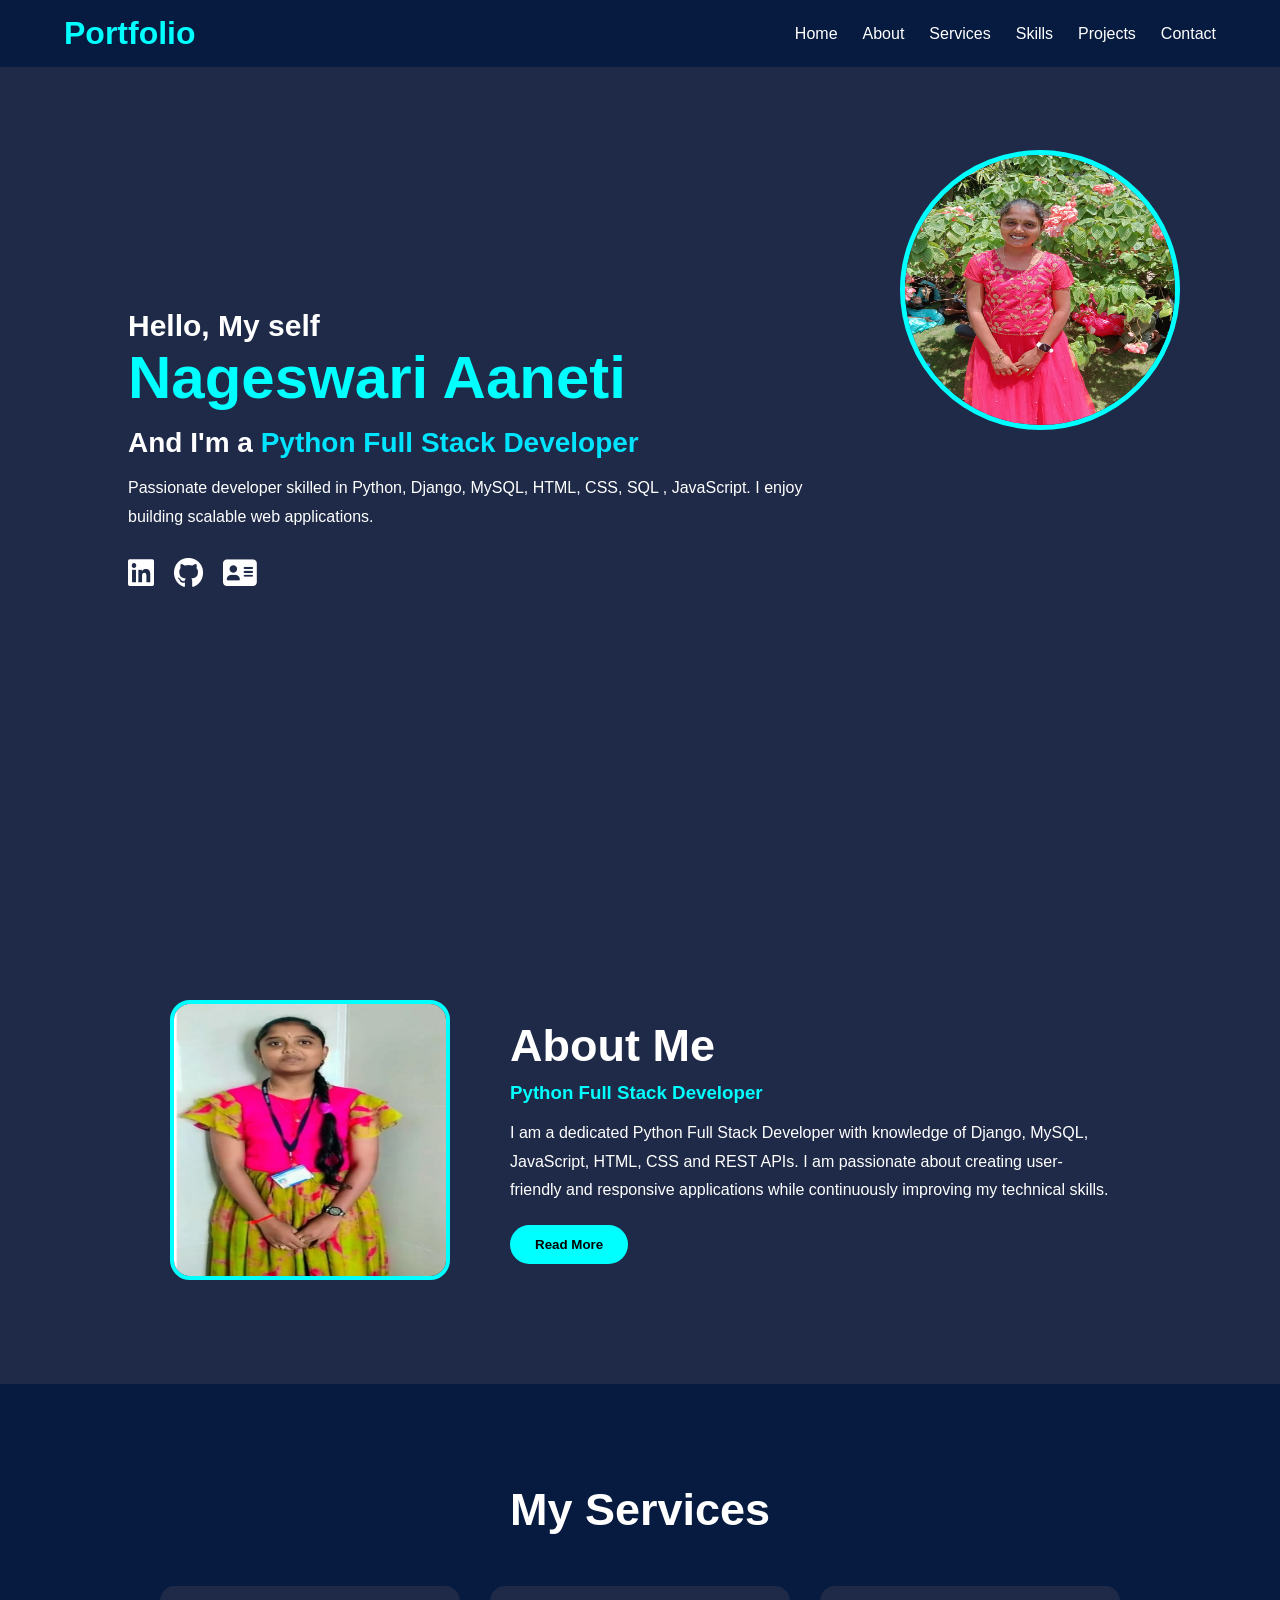
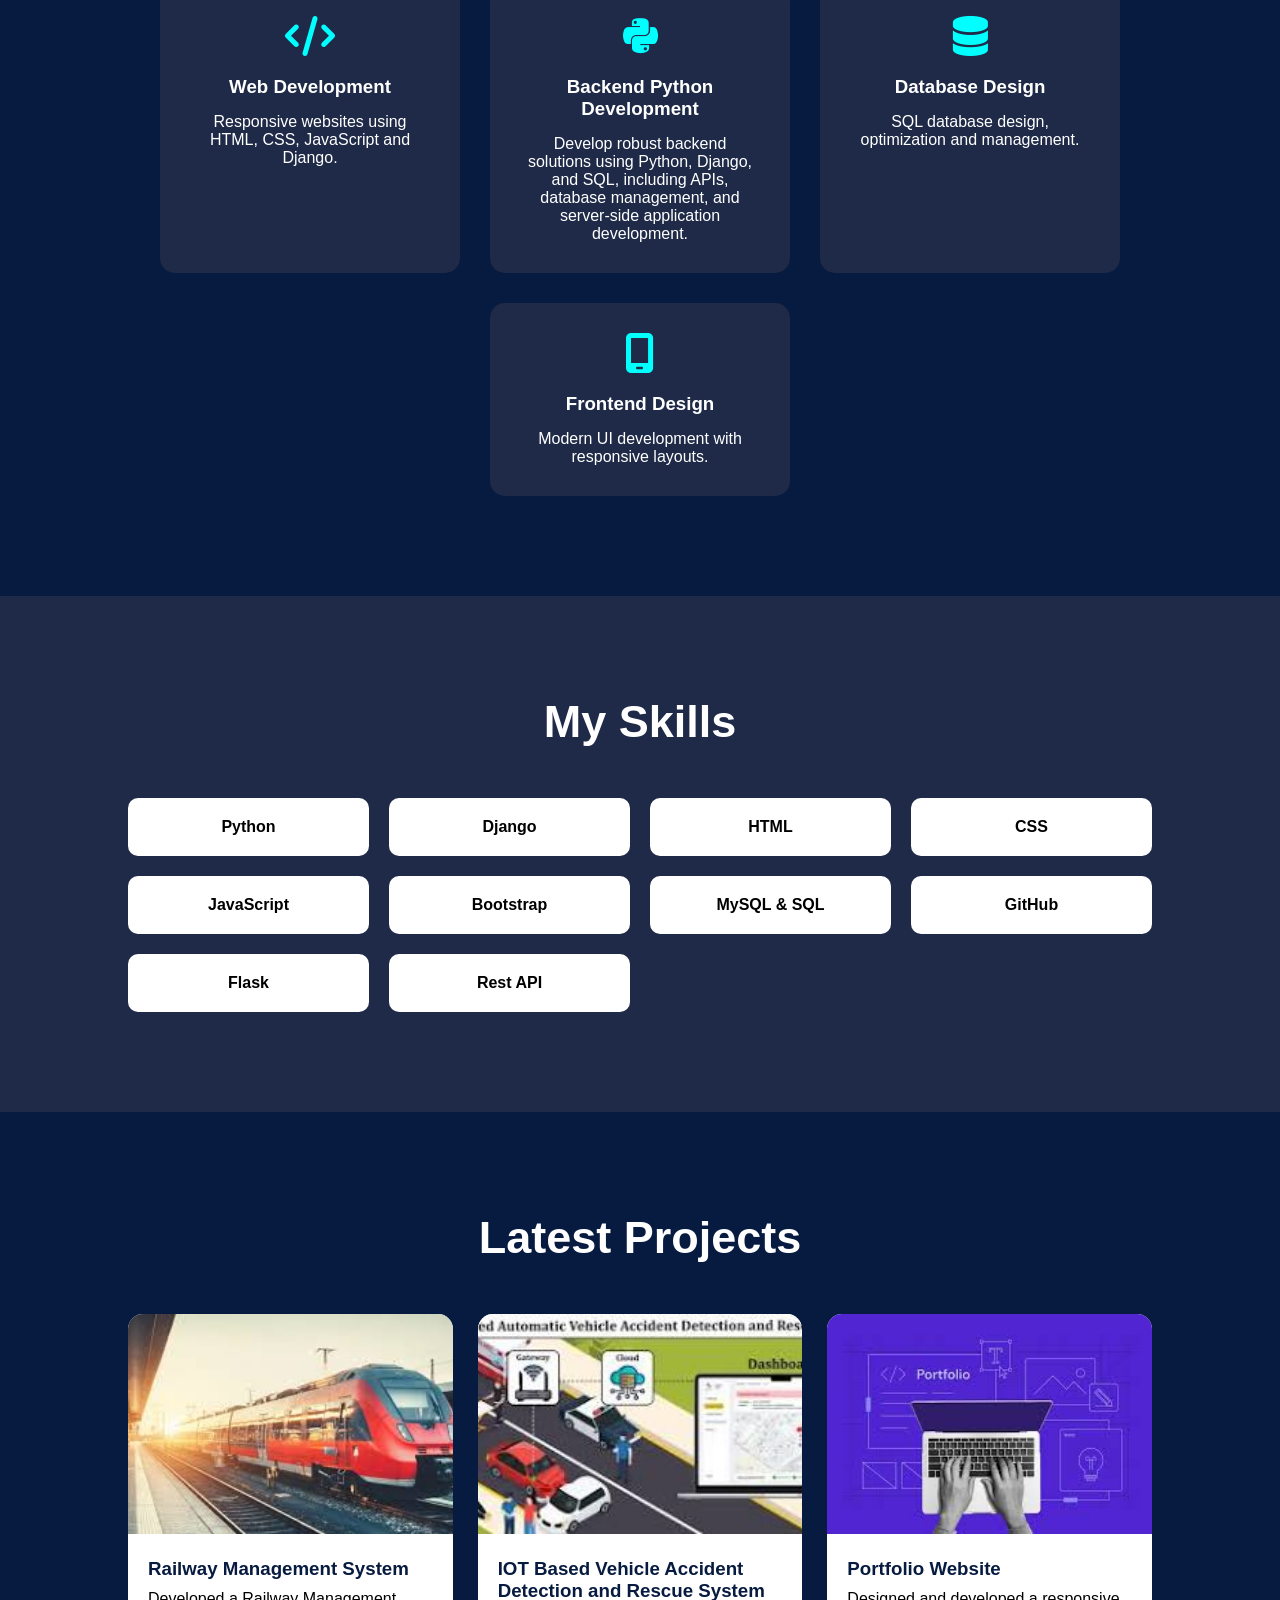
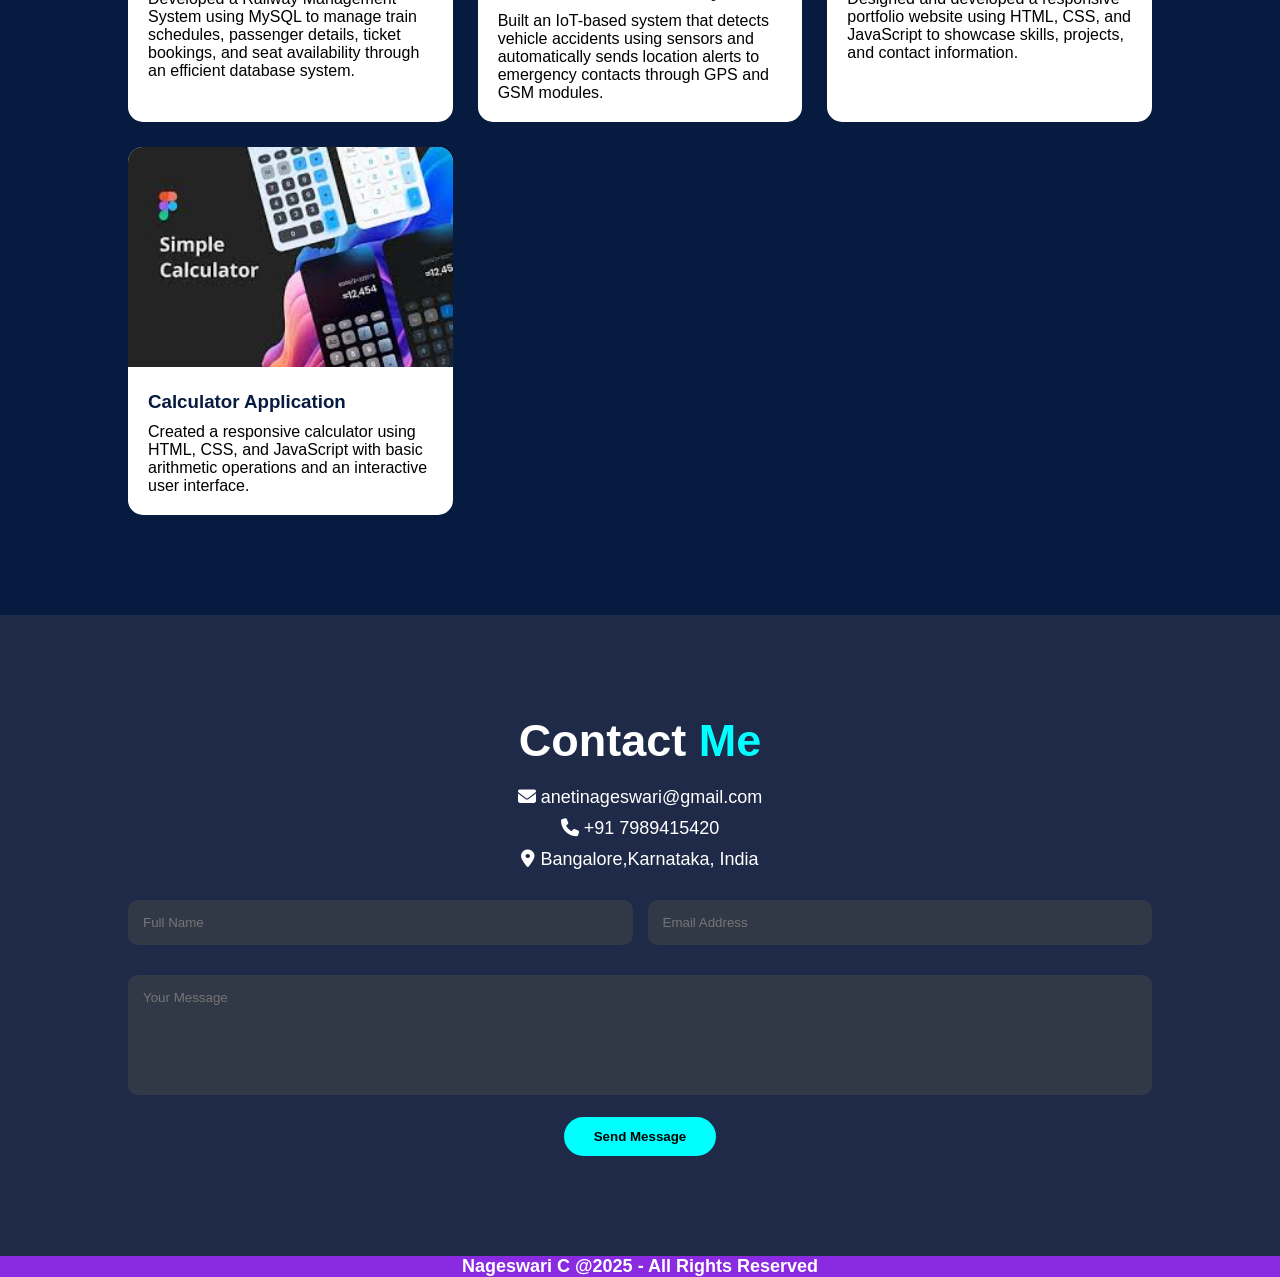
==== index.html @ 19f59460 "Add files via upload" ====
<!DOCTYPE html>
<html lang="en">
<head>
    <meta charset="UTF-8">
    <title>Nageswari  Portfolio</title>

    <link rel="stylesheet" href="style.css">

    <link rel="stylesheet"
    href="https://cdnjs.cloudflare.com/ajax/libs/font-awesome/6.5.1/css/all.min.css">
</head>
<body>

    <!-- Header -->
    <header id="head">
        <div class="port">
            <h1>Portfolio</h1>

            <div id="details">
                <a href="#intro">Home</a>
                <a href="#about">About</a>
                <a href="#services">Services</a>
                <a href="#skills">Skills</a>
                <a href="#portfolio">Projects</a>
                <a href="#contact">Contact</a>
            </div>
        </div>
    </header>

    <!-- Home Section -->
    <section id="intro">
        <h2 class="m">Hello, My self</h2>
        <h1 class="name">Nageswari Aaneti</h1>
        <h2 class="n">And I'm a <span id="span">Python Full Stack Developer</span></h2>

        <p class="para">
            Passionate developer skilled in Python, Django, MySQL, HTML, CSS, SQL ,
            JavaScript. I enjoy building scalable web applications.
        </p>

        <div class="flex">
         
        <a id="vi" href="https://www.linkedin.com/in/nageswari-aaneti-a64639266?"><i class="fa-brands fa-linkedin"></i></a>
        <a id="vi" href="https://github.com/NageswariAaneti123"><i class="fa-brands fa-github"></i></a>
       
   <a id="vi" href="https://drive.google.com/file/d/145uNBVnG7Gzv1vGLBIgsAC7PLOwOms-2/view?usp=drivesdk"><i class="fa-solid fa-address-card"></i></a>
    </div>

        <div class="cip">
            <img src="images/mypic123.jpg" alt="Profile">
        </div>
    </section>

    <!-- About -->
    <section id="about">

        <div class="hunt">
            <img src="images/mypic12.jpg" alt="Profile">
        </div>

        <div id="text-content">
            <h1 id="nani">About Me</h1>

            <h3 class="desg">Python Full Stack Developer</h3>

            <p id="more">
                I am a dedicated Python Full Stack Developer with knowledge of
                Django, MySQL, JavaScript, HTML, CSS and REST APIs.
                I am passionate about creating user-friendly and responsive
                applications while continuously improving my technical skills.
            </p>

            <button id="ab1">Read More</button>
        </div>

    </section>

    <!-- Services -->
    <section id="services" class="services-section">

        <div class="q">
            <h3 align="center">My Services</h3>
        </div>

        <div class="services-container">

            <div class="service-card">
                <i class="fa-solid fa-code"></i>
                <h3>Web Development</h3>
                <p>
                    Responsive websites using HTML, CSS, JavaScript and Django.
                </p>
            </div>

             <div class="service-card">
                <i class="fa-brands fa-python"></i>
                <h3>Backend Python Development</h3>
                <p>
Develop robust backend solutions using Python, Django, and SQL, including APIs, database management, and server-side application development.
</p>
            </div>

            <div class="service-card">
                <i class="fa-solid fa-database"></i>
                <h3>Database Design</h3>
                <p>
                    SQL database design, optimization and management.
                </p>
            </div>

            <div class="service-card">
                <i class="fa-solid fa-mobile-screen"></i>
                <h3>Frontend Design</h3>
                <p>
                    Modern UI development with responsive layouts.
                </p>
            </div>

        </div>
    </section>

    <!-- Skills -->
    <section id="skills">

        <div class="skillset">
            <h1 id="ll">My Skills</h1>

            <div class="skills">
                <div class="skill">Python</div>
                <div class="skill">Django</div>
                <div class="skill">HTML</div>
                <div class="skill">CSS</div>
                <div class="skill">JavaScript</div>
                <div class="skill">Bootstrap</div>
                <div class="skill">MySQL & SQL</div>
                <div class="skill">GitHub</div>
                <div class="skill">Flask</div>
                <div class="skill">Rest API</div>
            </div>
        </div>

    </section>

    <!-- Projects -->
    <section id="portfolio">

        <h2>Latest Projects</h2>

        <div class="portfolio-container">

            <div class="portfolio-item">
                <img src="images/railway.png" alt="">
                <div class="portfolio-info">
                    <h3>Railway Management System</h3>
                    <p>
                        Developed a Railway Management System using MySQL to manage train schedules, passenger details, ticket bookings, and seat availability through an efficient database system.
                    </p>
                </div>
            </div>

            <div class="portfolio-item">
                <img src="images/accident.png" alt="">
                <div class="portfolio-info">
                    <h3>IOT Based Vehicle Accident Detection and Rescue System</h3>
                    <p>
                        Built an IoT-based system that detects vehicle accidents using sensors and automatically sends location alerts to emergency contacts through GPS and GSM modules.
                    </p>
                </div>
            </div>

            <div class="portfolio-item">
                <img src="images/portfolio.png" alt="">
                <div class="portfolio-info">
                    <h3>Portfolio Website</h3>
                    <p>
                       Designed and developed a responsive portfolio website using HTML, CSS, and JavaScript to showcase skills, projects, and contact information.
                    </p>
                </div>
            </div>
             <div class="portfolio-item">
                <img src="images/calcu.png" alt="">
                <div class="portfolio-info">
                    <h3>Calculator Application</h3>
                    <p>
                       Created a responsive calculator using HTML, CSS, and JavaScript with basic arithmetic operations and an interactive user interface.
                    </p>
                </div>
            </div>

        </div>

    </section>

    <!-- Contact -->
    <section id="contact">

        <h1 class="heading">Contact <span>Me</span></h1>

        <div class="contact-info">
            <p><i class="fa-solid fa-envelope"></i> anetinageswari@gmail.com</p>
            <p><i class="fa-solid fa-phone"></i> +91 7989415420</p>
            <p><i class="fa-solid fa-location-dot"></i> Bangalore,Karnataka, India</p>
        </div>

        <form>
            <div class="input-box">
                <input type="text" placeholder="Full Name">
                <input type="email" placeholder="Email Address">
            </div>

            <textarea rows="6" placeholder="Your Message"></textarea>
            <br><br>

            <button type="submit" class="btn">Send Message</button>
        </form>

    </section>

     <footer id="foot">
        <h1>Nageswari C @2025 - All Rights Reserved</h1>
    </footer>

</body>
<script src="script.js">

</script>
</html>
---- style.css ----
*{
    margin:0;
    padding:0;
    box-sizing:border-box;
    font-family:'Poppins',sans-serif;
}

html{
    scroll-behavior:smooth;
}

body{
    background:#1e2a47;
    color:#fff;
}

/* Header */
#head{
    position:fixed;
    top:0;
    left:0;
    width:100%;
    background:#071b40;
    z-index:1000;
    padding:15px 0;
}

.port{
    display:flex;
    justify-content:space-between;
    align-items:center;
    width:90%;
    margin:auto;
}

.port h1{
    color:aqua;
    font-size:32px;
}

#details{
    display:flex;
    gap:25px;
}

#details a{
    text-decoration:none;
    color:white;
    transition:.3s;
}

#details a:hover{
    color:aqua;
}

/* Home */
#intro{
    min-height:100vh;
    display:flex;
    flex-direction:column;
    justify-content:center;
    padding:100px 10%;
}

.m{
    font-size:30px;
}

.name{
    font-size:60px;
    color:aqua;
}

.n{
    font-size:28px;
    margin:15px 0;
}

#span{
    color:#00e5ff;
}

.para{
    max-width:700px;
    line-height:1.8;
}

.flex{
    display:flex;
    gap:20px;
    margin-top:25px;
}

#vi{
    font-size:30px;
    color:white;
    transition:.3s;
}

#vi:hover{
    color:aqua;
    transform:scale(1.2);
}

.cip img{
    width:280px;
    height:280px;
    border-radius:50%;
    position:absolute;
    right:100px;
    top:150px;
    border:5px solid aqua;
}

/* About */
#about{
    display:flex;
    justify-content:center;
    align-items:center;
    gap:60px;
    padding:100px 10%;
}

.hunt img{
    width:280px;
    height:280px;
    border-radius:20px;
    border:4px solid aqua;
}

#text-content{
    max-width:600px;
}

#nani{
    font-size:45px;
    margin-bottom:10px;
}

.desg{
    color:aqua;
    margin-bottom:15px;
}

#more{
    line-height:1.8;
}

#ab1{
    margin-top:20px;
    padding:12px 25px;
    border:none;
    border-radius:25px;
    background:aqua;
    color:black;
    cursor:pointer;
    font-weight:bold;
}

/* Services */
.services-section{
    padding:100px 10%;
    background:#071b40;
}

.q h3{
    text-align:center;
    font-size:45px;
    margin-bottom:50px;
}

.services-container{
    display:flex;
    justify-content:center;
    flex-wrap:wrap;
    gap:30px;
}

.service-card{
    width:300px;
    background:#1e2a47;
    padding:30px;
    border-radius:15px;
    text-align:center;
    transition:.4s;
}

.service-card:hover{
    transform:translateY(-10px);
    box-shadow:0 0 20px aqua;
}

.service-card i{
    font-size:40px;
    color:aqua;
    margin-bottom:20px;
}

.service-card h3{
    margin-bottom:15px;
}

/* Skills */
#skills{
    padding:100px 10%;
}

#ll{
    text-align:center;
    font-size:45px;
    margin-bottom:50px;
}

.skills{
    display:grid;
    grid-template-columns:repeat(auto-fit,minmax(200px,1fr));
    gap:20px;
}

.skill{
    background:white;
    color:black;
    padding:20px;
    text-align:center;
    border-radius:10px;
    font-weight:bold;
    transition:.3s;
}

.skill:hover{
    background:aqua;
    transform:translateY(-8px);
}

/* Projects */
#portfolio{
    padding:100px 10%;
    background:#071b40;
}

#portfolio h2{
    text-align:center;
    font-size:45px;
    margin-bottom:50px;
}

.portfolio-container{
    display:grid;
    grid-template-columns:repeat(auto-fit,minmax(300px,1fr));
    gap:25px;
}

.portfolio-item{
    background:white;
    border-radius:15px;
    overflow:hidden;
    color:black;
    transition:.4s;
}

.portfolio-item:hover{
    transform:translateY(-10px);
}

.portfolio-item img{
    width:100%;
    height:220px;
    object-fit:cover;
}

.portfolio-info{
    padding:20px;
}

.portfolio-info h3{
    margin-bottom:10px;
    color:#071b40;
}

/* Contact */
#contact{
    padding:100px 10%;
    text-align:center;
}

.heading{
    font-size:45px;
    margin-bottom:20px;
}

.heading span{
    color:aqua;
}

.contact-info p{
    margin:10px 0;
    font-size:18px;
}

.input-box{
    display:flex;
    gap:15px;
    margin:30px 0;
}

.input-box input,
textarea{
    width:100%;
    padding:15px;
    border:none;
    border-radius:10px;
    background:#323946;
    color:white;
}

textarea{
    resize:none;
}

.btn{
    padding:12px 30px;
    border:none;
    border-radius:25px;
    background:aqua;
    color:black;
    font-weight:bold;
    cursor:pointer;
}

.btn:hover{
    box-shadow:0 0 15px aqua;
}

#foot{
    background-color: blueviolet;
    color: white;
    font-size:xx-small;
    text-align: center;
    font-family:Impact, Haettenschweiler, 'Arial Narrow Bold', sans-serif;
}
#foot:hover{
    color: black;
    background-color: azure;
}

/* Mobile */
@media(max-width:768px){

    .port{
        flex-direction:column;
        gap:15px;
    }

    #details{
        flex-wrap:wrap;
        justify-content:center;
    }

    #about{
        flex-direction:column;
        text-align:center;
    }

    .cip img{
        position:static;
        margin-top:30px;
    }

    .input-box{
        flex-direction:column;
    }
}
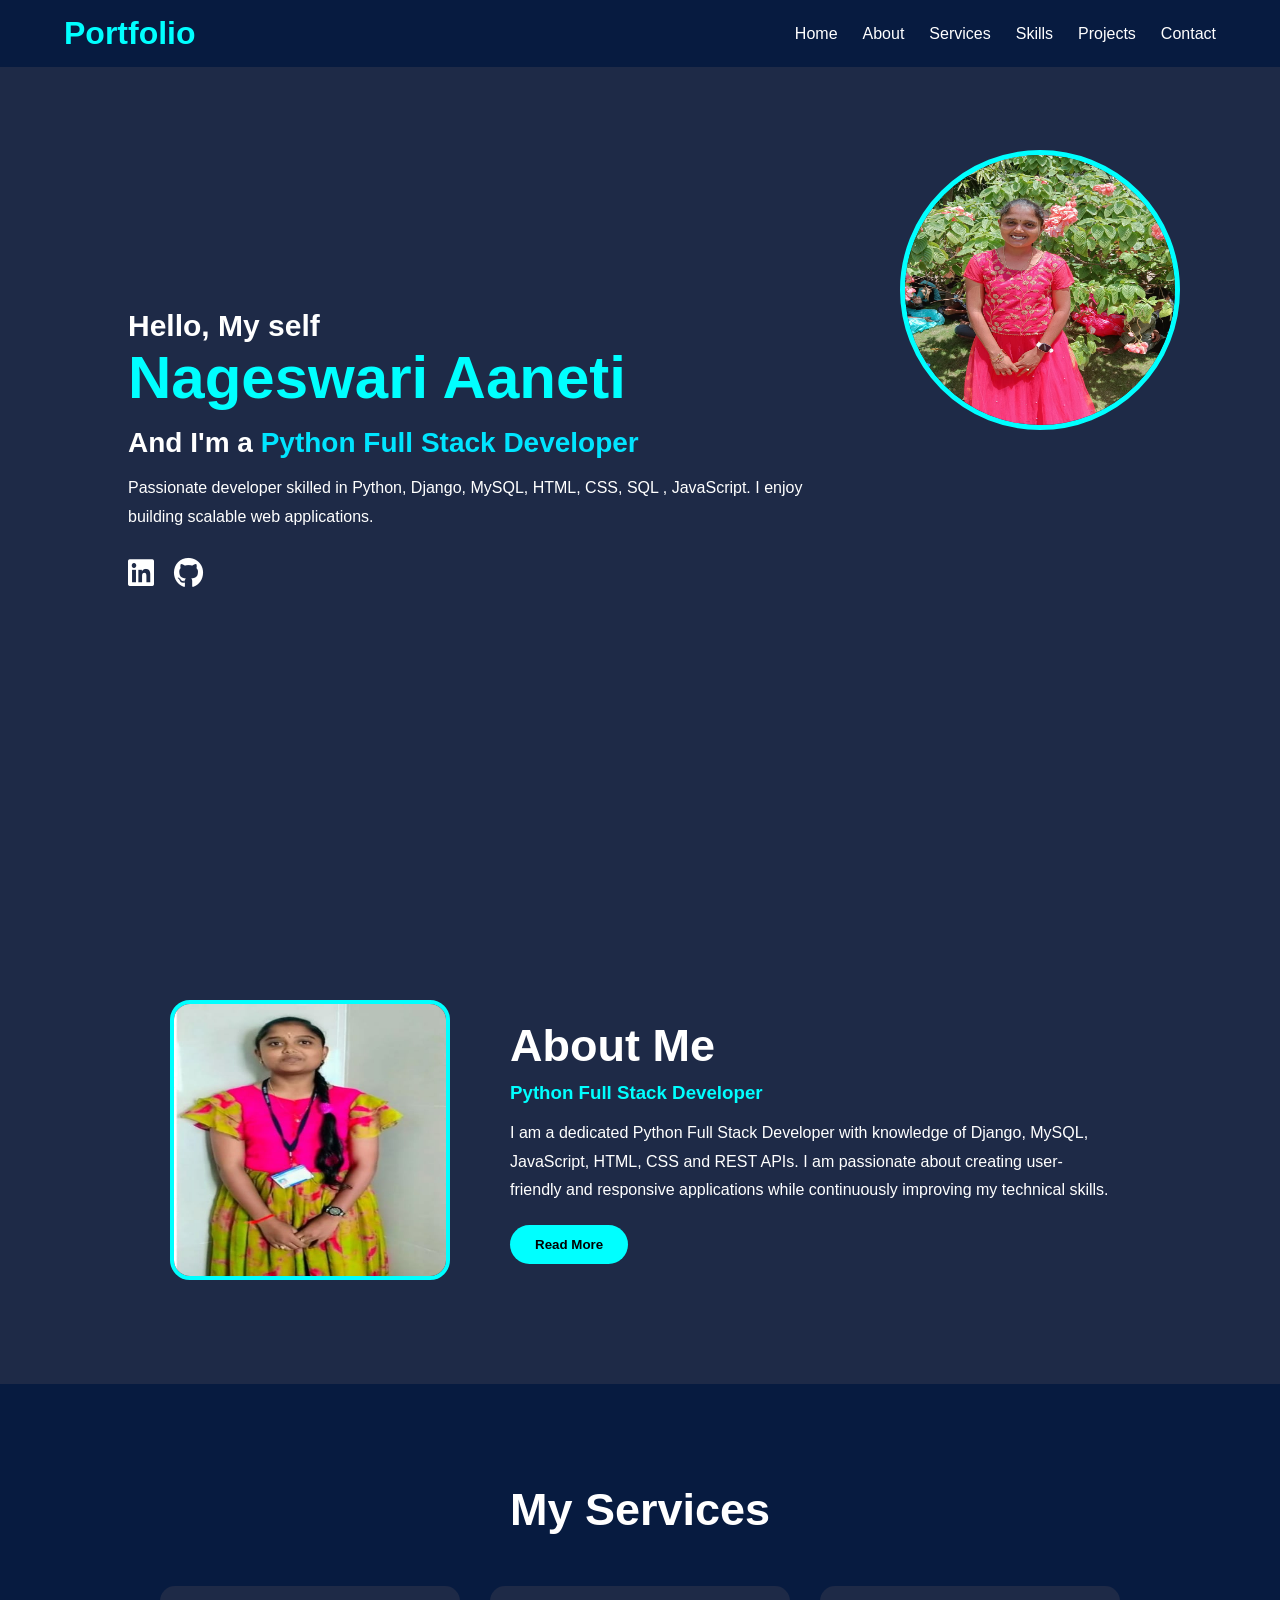
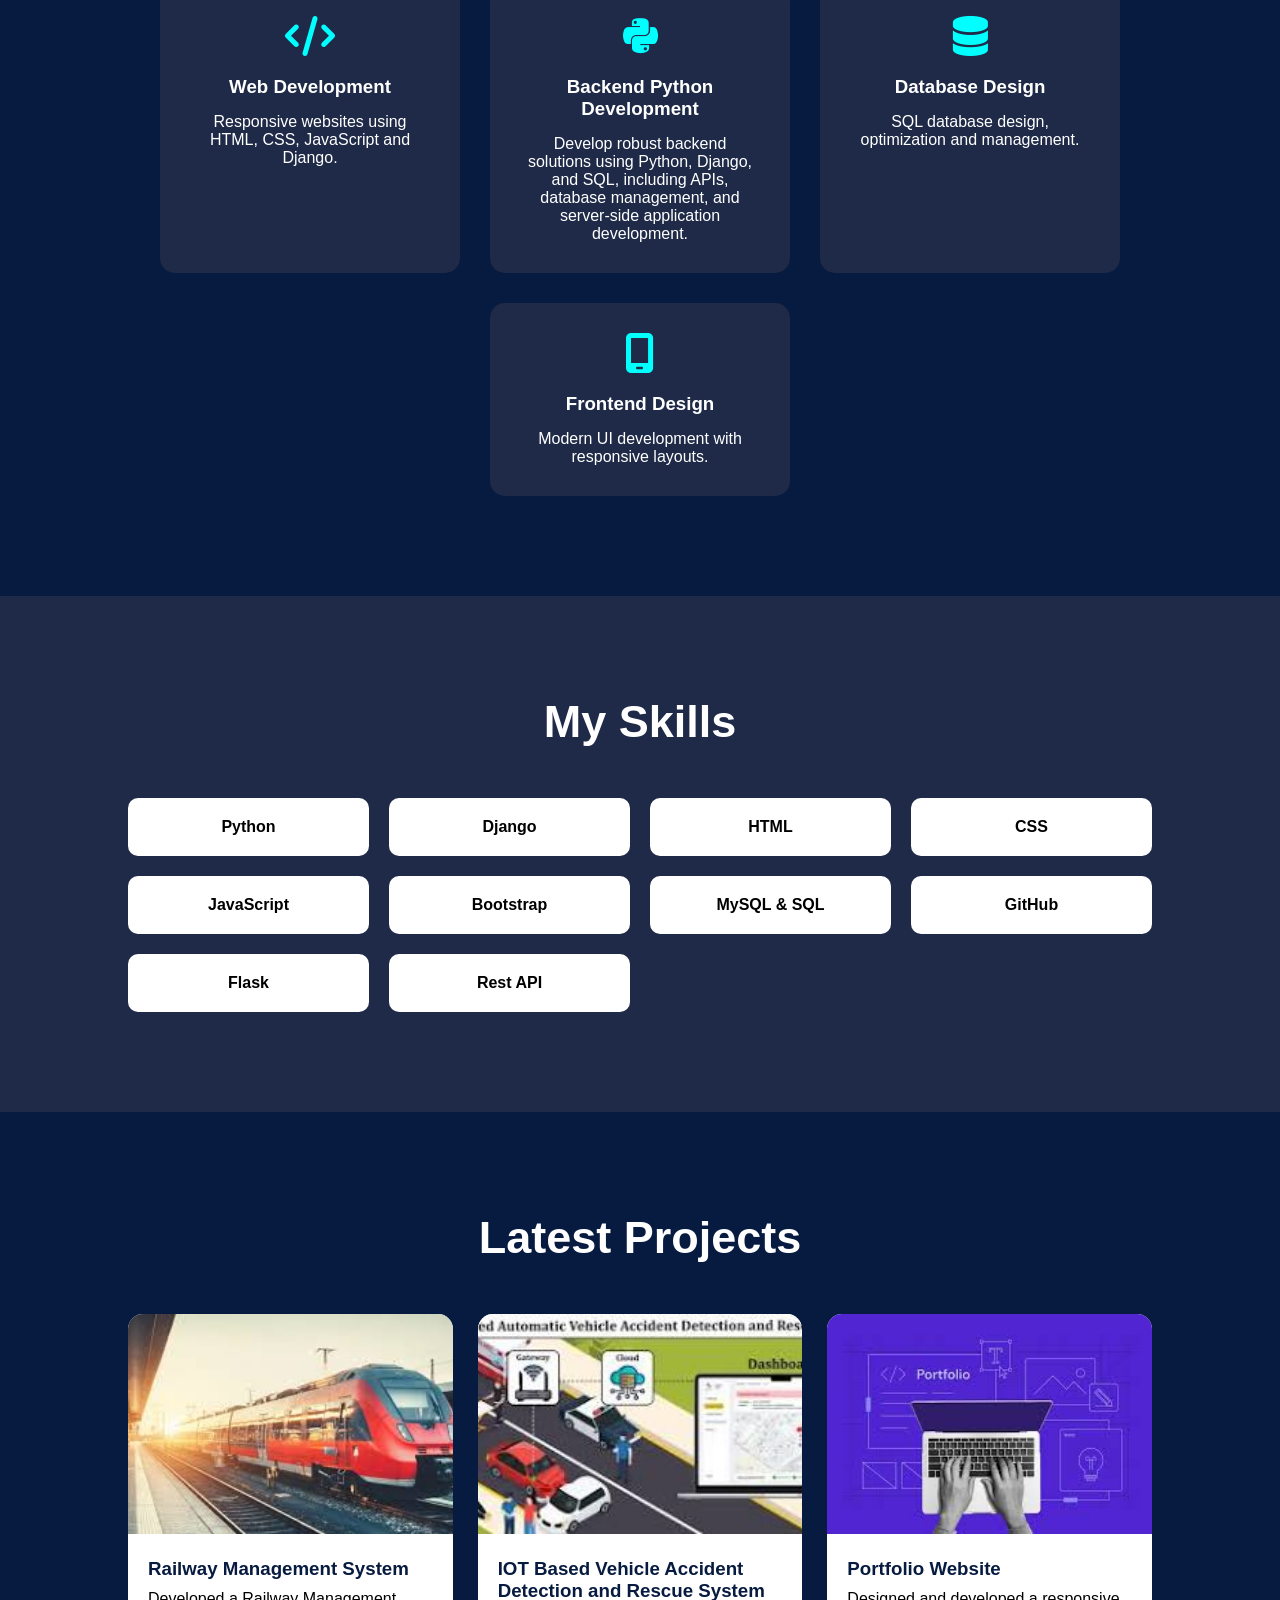
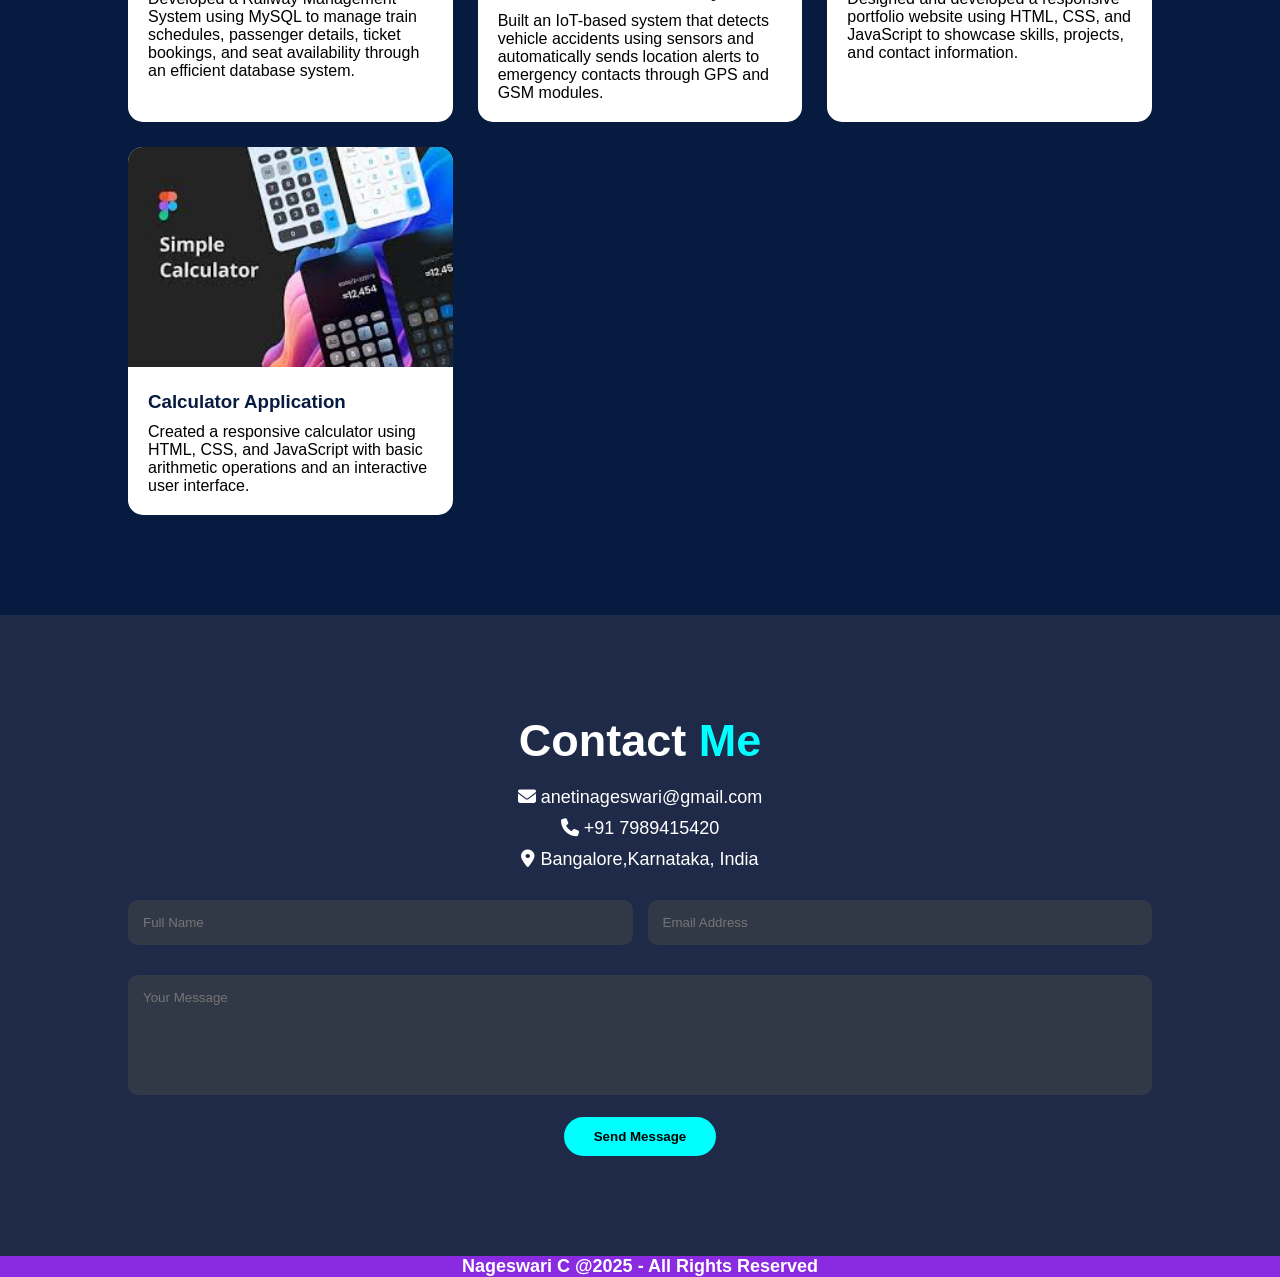
==== commit 72f3917e: "Fix HTML encoding issues in index.html" ====
--- a/index.html
+++ b/index.html
@@ -43,7 +43,7 @@
         <a id="vi" href="https://www.linkedin.com/in/nageswari-aaneti-a64639266?"><i class="fa-brands fa-linkedin"></i></a>
         <a id="vi" href="https://github.com/NageswariAaneti123"><i class="fa-brands fa-github"></i></a>
        
-   <a id="vi" href="https://drive.google.com/file/d/145uNBVnG7Gzv1vGLBIgsAC7PLOwOms-2/view?usp=drivesdk"><i class="fa-solid fa-address-card"></i></a>
+ 
     </div>
 
         <div class="cip">
@@ -224,4 +224,4 @@
 <script src="script.js">
 
 </script>
-</html>+</html>
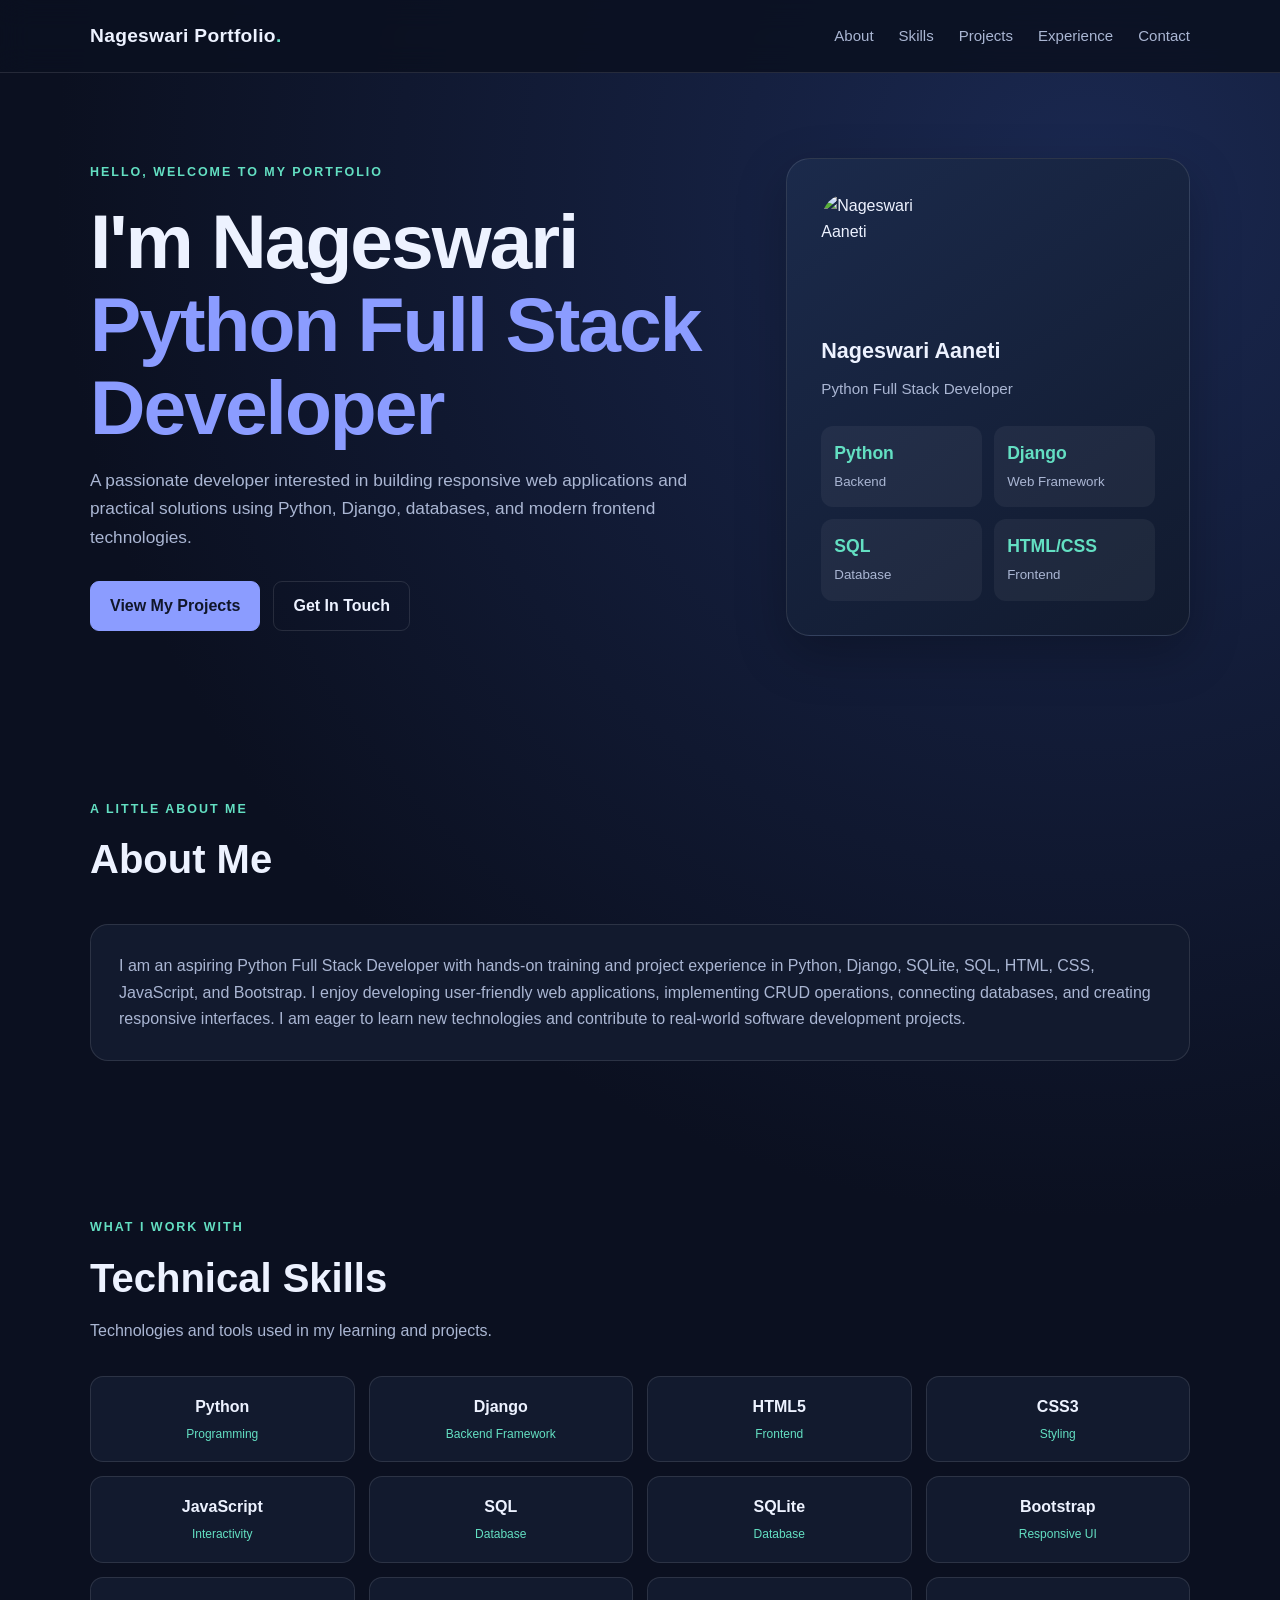
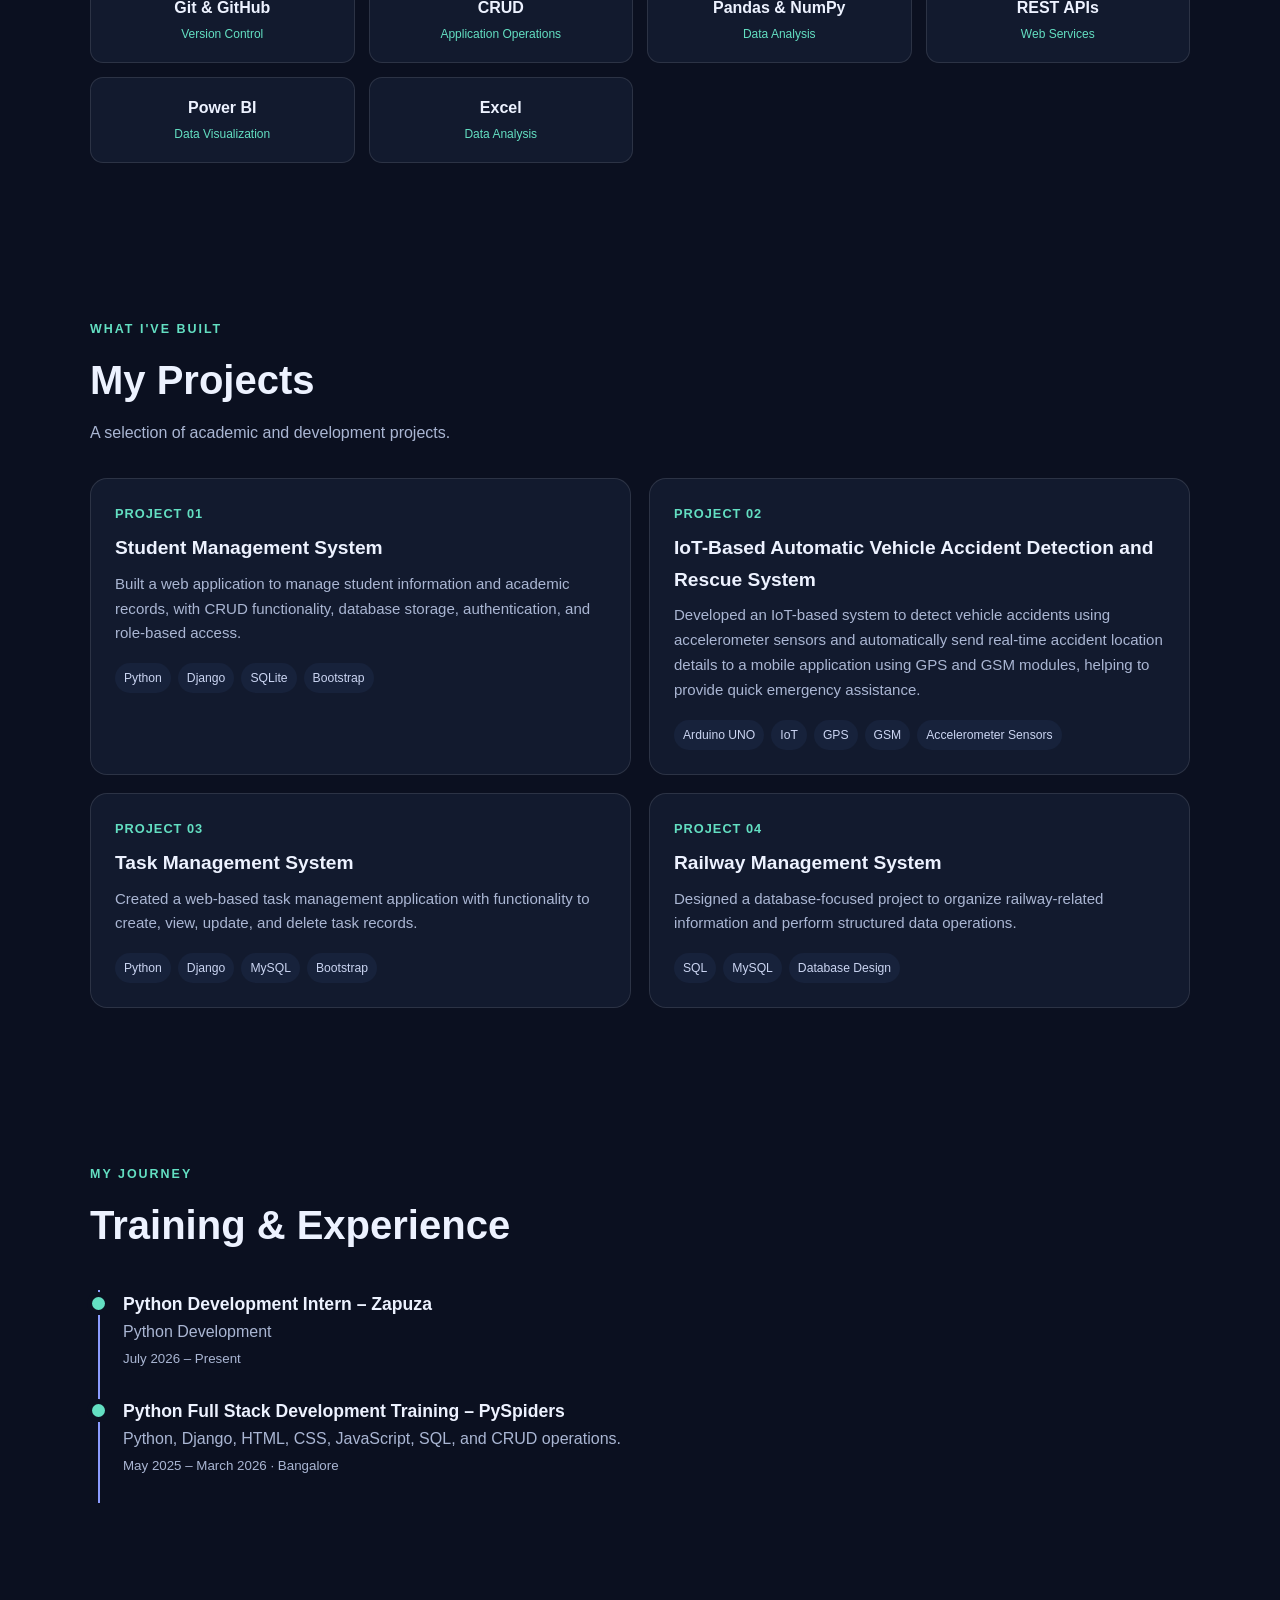
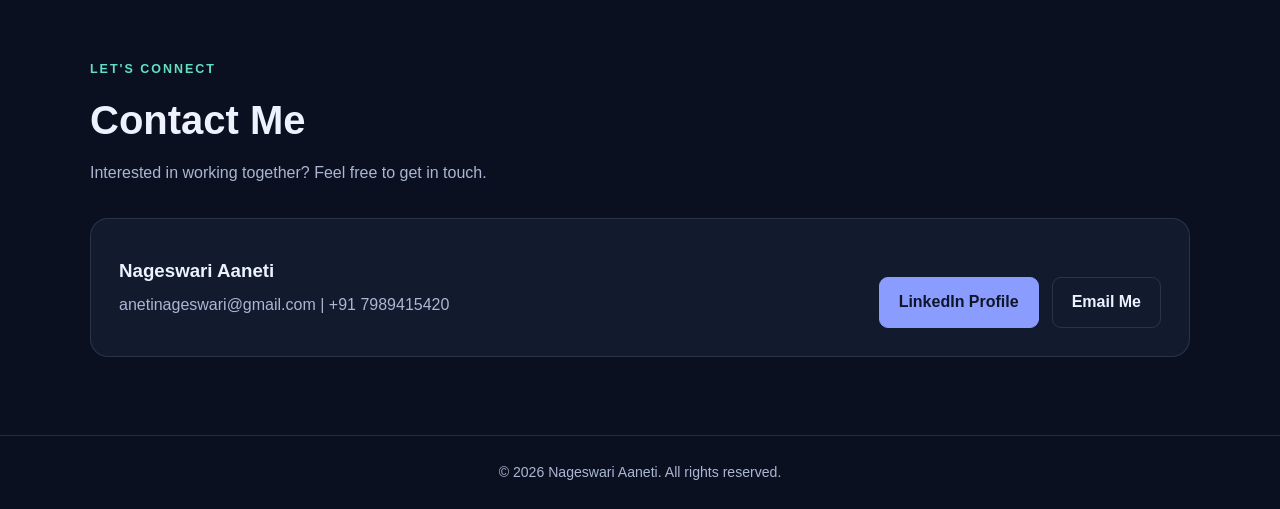
==== commit 176e568a: "Rename nageswari_portfolio.html to index.html" ====
--- a/index.html
+++ b/index.html
@@ -1,227 +1,615 @@
-<!DOCTYPE html>
-<html lang="en">
-<head>
-    <meta charset="UTF-8">
-    <title>Nageswari  Portfolio</title>
-
-    <link rel="stylesheet" href="style.css">
-
-    <link rel="stylesheet"
-    href="https://cdnjs.cloudflare.com/ajax/libs/font-awesome/6.5.1/css/all.min.css">
-</head>
-<body>
-
-    <!-- Header -->
-    <header id="head">
-        <div class="port">
-            <h1>Portfolio</h1>
-
-            <div id="details">
-                <a href="#intro">Home</a>
-                <a href="#about">About</a>
-                <a href="#services">Services</a>
-                <a href="#skills">Skills</a>
-                <a href="#portfolio">Projects</a>
-                <a href="#contact">Contact</a>
-            </div>
-        </div>
-    </header>
-
-    <!-- Home Section -->
-    <section id="intro">
-        <h2 class="m">Hello, My self</h2>
-        <h1 class="name">Nageswari Aaneti</h1>
-        <h2 class="n">And I'm a <span id="span">Python Full Stack Developer</span></h2>
-
-        <p class="para">
-            Passionate developer skilled in Python, Django, MySQL, HTML, CSS, SQL ,
-            JavaScript. I enjoy building scalable web applications.
-        </p>
-
-        <div class="flex">
-         
-        <a id="vi" href="https://www.linkedin.com/in/nageswari-aaneti-a64639266?"><i class="fa-brands fa-linkedin"></i></a>
-        <a id="vi" href="https://github.com/NageswariAaneti123"><i class="fa-brands fa-github"></i></a>
-       
- 
-    </div>
-
-        <div class="cip">
-            <img src="images/mypic123.jpg" alt="Profile">
-        </div>
-    </section>
-
-    <!-- About -->
-    <section id="about">
-
-        <div class="hunt">
-            <img src="images/mypic12.jpg" alt="Profile">
-        </div>
-
-        <div id="text-content">
-            <h1 id="nani">About Me</h1>
-
-            <h3 class="desg">Python Full Stack Developer</h3>
-
-            <p id="more">
-                I am a dedicated Python Full Stack Developer with knowledge of
-                Django, MySQL, JavaScript, HTML, CSS and REST APIs.
-                I am passionate about creating user-friendly and responsive
-                applications while continuously improving my technical skills.
-            </p>
-
-            <button id="ab1">Read More</button>
-        </div>
-
-    </section>
-
-    <!-- Services -->
-    <section id="services" class="services-section">
-
-        <div class="q">
-            <h3 align="center">My Services</h3>
-        </div>
-
-        <div class="services-container">
-
-            <div class="service-card">
-                <i class="fa-solid fa-code"></i>
-                <h3>Web Development</h3>
-                <p>
-                    Responsive websites using HTML, CSS, JavaScript and Django.
-                </p>
-            </div>
-
-             <div class="service-card">
-                <i class="fa-brands fa-python"></i>
-                <h3>Backend Python Development</h3>
-                <p>
-Develop robust backend solutions using Python, Django, and SQL, including APIs, database management, and server-side application development.
-</p>
-            </div>
-
-            <div class="service-card">
-                <i class="fa-solid fa-database"></i>
-                <h3>Database Design</h3>
-                <p>
-                    SQL database design, optimization and management.
-                </p>
-            </div>
-
-            <div class="service-card">
-                <i class="fa-solid fa-mobile-screen"></i>
-                <h3>Frontend Design</h3>
-                <p>
-                    Modern UI development with responsive layouts.
-                </p>
-            </div>
-
-        </div>
-    </section>
-
-    <!-- Skills -->
-    <section id="skills">
-
-        <div class="skillset">
-            <h1 id="ll">My Skills</h1>
-
-            <div class="skills">
-                <div class="skill">Python</div>
-                <div class="skill">Django</div>
-                <div class="skill">HTML</div>
-                <div class="skill">CSS</div>
-                <div class="skill">JavaScript</div>
-                <div class="skill">Bootstrap</div>
-                <div class="skill">MySQL & SQL</div>
-                <div class="skill">GitHub</div>
-                <div class="skill">Flask</div>
-                <div class="skill">Rest API</div>
-            </div>
-        </div>
-
-    </section>
-
-    <!-- Projects -->
-    <section id="portfolio">
-
-        <h2>Latest Projects</h2>
-
-        <div class="portfolio-container">
-
-            <div class="portfolio-item">
-                <img src="images/railway.png" alt="">
-                <div class="portfolio-info">
-                    <h3>Railway Management System</h3>
-                    <p>
-                        Developed a Railway Management System using MySQL to manage train schedules, passenger details, ticket bookings, and seat availability through an efficient database system.
-                    </p>
-                </div>
-            </div>
-
-            <div class="portfolio-item">
-                <img src="images/accident.png" alt="">
-                <div class="portfolio-info">
-                    <h3>IOT Based Vehicle Accident Detection and Rescue System</h3>
-                    <p>
-                        Built an IoT-based system that detects vehicle accidents using sensors and automatically sends location alerts to emergency contacts through GPS and GSM modules.
-                    </p>
-                </div>
-            </div>
-
-            <div class="portfolio-item">
-                <img src="images/portfolio.png" alt="">
-                <div class="portfolio-info">
-                    <h3>Portfolio Website</h3>
-                    <p>
-                       Designed and developed a responsive portfolio website using HTML, CSS, and JavaScript to showcase skills, projects, and contact information.
-                    </p>
-                </div>
-            </div>
-             <div class="portfolio-item">
-                <img src="images/calcu.png" alt="">
-                <div class="portfolio-info">
-                    <h3>Calculator Application</h3>
-                    <p>
-                       Created a responsive calculator using HTML, CSS, and JavaScript with basic arithmetic operations and an interactive user interface.
-                    </p>
-                </div>
-            </div>
-
-        </div>
-
-    </section>
-
-    <!-- Contact -->
-    <section id="contact">
-
-        <h1 class="heading">Contact <span>Me</span></h1>
-
-        <div class="contact-info">
-            <p><i class="fa-solid fa-envelope"></i> anetinageswari@gmail.com</p>
-            <p><i class="fa-solid fa-phone"></i> +91 7989415420</p>
-            <p><i class="fa-solid fa-location-dot"></i> Bangalore,Karnataka, India</p>
-        </div>
-
-        <form>
-            <div class="input-box">
-                <input type="text" placeholder="Full Name">
-                <input type="email" placeholder="Email Address">
-            </div>
-
-            <textarea rows="6" placeholder="Your Message"></textarea>
-            <br><br>
-
-            <button type="submit" class="btn">Send Message</button>
-        </form>
-
-    </section>
-
-     <footer id="foot">
-        <h1>Nageswari C @2025 - All Rights Reserved</h1>
-    </footer>
-
-</body>
-<script src="script.js">
-
-</script>
-</html>
+<!DOCTYPE html>
+<html lang="en">
+
+<head>
+  <meta charset="UTF-8">
+  <meta name="viewport" content="width=device-width, initial-scale=1.0">
+  <meta name="description" content="Portfolio of Nageswari Aaneti, Python Full Stack Developer.">
+  <title>Nageswari Aaneti | Python Full Stack Developer</title>
+  <style>
+    :root {
+      --bg: #0b1020;
+      --panel: #121a2e;
+      --panel-soft: #17223b;
+      --text: #edf2ff;
+      --muted: #aab6d3;
+      --accent: #8b9cff;
+      --accent-2: #63dfc2;
+      --line: rgba(255, 255, 255, .11);
+      --shadow: 0 18px 50px rgba(0, 0, 0, .25);
+    }
+
+    * {
+      box-sizing: border-box;
+      margin: 0;
+      padding: 0;
+    }
+
+    html {
+      scroll-behavior: smooth;
+    }
+
+    body {
+      font-family: Inter, "Segoe UI", Arial, sans-serif;
+      background: radial-gradient(circle at 85% 5%, #1a2850 0, transparent 28%), var(--bg);
+      color: var(--text);
+      line-height: 1.65;
+    }
+
+    a {
+      color: inherit;
+      text-decoration: none;
+    }
+
+    .container {
+      width: min(1100px, 90%);
+      margin: auto;
+    }
+
+    header {
+      position: sticky;
+      top: 0;
+      z-index: 10;
+      background: rgba(11, 16, 32, .88);
+      backdrop-filter: blur(14px);
+      border-bottom: 1px solid var(--line);
+    }
+
+    nav {
+      min-height: 72px;
+      display: flex;
+      align-items: center;
+      justify-content: space-between;
+      gap: 20px;
+    }
+
+    .logo {
+      font-size: 1.2rem;
+      font-weight: 800;
+      letter-spacing: .3px;
+    }
+
+    .logo span {
+      color: var(--accent-2);
+    }
+
+    .nav-links {
+      display: flex;
+      align-items: center;
+      gap: 25px;
+      list-style: none;
+    }
+
+    .nav-links a {
+      color: var(--muted);
+      font-size: .94rem;
+      transition: color .2s;
+    }
+
+    .nav-links a:hover {
+      color: var(--accent-2);
+    }
+
+    .menu-btn {
+      display: none;
+      background: none;
+      color: var(--text);
+      border: 1px solid var(--line);
+      border-radius: 8px;
+      padding: 7px 11px;
+      font-size: 1.1rem;
+    }
+
+    .hero {
+      min-height: 590px;
+      display: grid;
+      grid-template-columns: 1.35fr .85fr;
+      align-items: center;
+      gap: 55px;
+      padding: 85px 0;
+    }
+
+    .eyebrow {
+      color: var(--accent-2);
+      font-weight: 700;
+      letter-spacing: 2px;
+      text-transform: uppercase;
+      font-size: .78rem;
+    }
+
+    h1 {
+      font-size: clamp(2.7rem, 6vw, 4.8rem);
+      line-height: 1.08;
+      margin: 17px 0;
+      letter-spacing: -2px;
+    }
+
+    h1 span {
+      color: var(--accent);
+    }
+
+    .hero p {
+      color: var(--muted);
+      max-width: 620px;
+      font-size: 1.08rem;
+    }
+
+    .actions {
+      display: flex;
+      flex-wrap: wrap;
+      gap: 13px;
+      margin-top: 30px;
+    }
+
+    .btn {
+      display: inline-flex;
+      align-items: center;
+      justify-content: center;
+      padding: 11px 19px;
+      border-radius: 9px;
+      font-weight: 700;
+      border: 1px solid var(--accent);
+      transition: transform .2s, background .2s;
+    }
+
+    .btn:hover {
+      transform: translateY(-3px);
+    }
+
+    .btn.primary {
+      background: var(--accent);
+      color: #10162a;
+    }
+
+    .btn.secondary {
+      color: var(--text);
+      border-color: var(--line);
+    }
+
+    .hero-card {
+      background: linear-gradient(145deg, #1b2a4b, #111a2e);
+      border: 1px solid var(--line);
+      border-radius: 24px;
+      padding: 34px;
+      box-shadow: var(--shadow);
+    }
+
+    .avatar {
+      width: 115px;
+      height: 115px;
+      border-radius: 28px;
+      overflow: hidden;
+      margin-bottom: 25px;
+    }
+
+    .avatar img {
+      width: 100%;
+      height: 100%;
+      object-fit: cover;
+      display: block;
+    }
+
+    .hero-card h2 {
+      font-size: 1.35rem;
+      margin-bottom: 7px;
+    }
+
+    .hero-card p {
+      font-size: .95rem;
+    }
+
+    .quick-info {
+      display: grid;
+      grid-template-columns: 1fr 1fr;
+      gap: 12px;
+      margin-top: 25px;
+    }
+
+    .quick-info div {
+      padding: 13px;
+      border-radius: 12px;
+      background: rgba(255, 255, 255, .05);
+    }
+
+    .quick-info strong {
+      display: block;
+      color: var(--accent-2);
+      font-size: 1.1rem;
+    }
+
+    .quick-info small {
+      color: var(--muted);
+    }
+
+    section {
+      padding: 78px 0;
+    }
+
+    .section-heading {
+      margin-bottom: 32px;
+    }
+
+    .section-heading h2 {
+      font-size: clamp(1.8rem, 4vw, 2.5rem);
+      margin-top: 7px;
+    }
+
+    .section-heading p {
+      color: var(--muted);
+      margin-top: 7px;
+    }
+
+    .about-box,
+    .contact-box {
+      background: var(--panel);
+      border: 1px solid var(--line);
+      border-radius: 18px;
+      padding: 28px;
+    }
+
+    .about-box p {
+      color: var(--muted);
+    }
+
+    .skills-grid {
+      display: grid;
+      grid-template-columns: repeat(4, 1fr);
+      gap: 14px;
+    }
+
+    .skill {
+      background: var(--panel);
+      border: 1px solid var(--line);
+      border-radius: 13px;
+      padding: 17px;
+      font-weight: 650;
+      text-align: center;
+    }
+
+    .skill span {
+      display: block;
+      color: var(--accent-2);
+      font-size: .75rem;
+      font-weight: 500;
+      margin-top: 4px;
+    }
+
+    .projects-grid {
+      display: grid;
+      grid-template-columns: repeat(2, 1fr);
+      gap: 18px;
+    }
+
+    .project {
+      background: var(--panel);
+      border: 1px solid var(--line);
+      border-radius: 17px;
+      padding: 24px;
+      transition: transform .2s, border-color .2s;
+    }
+
+    .project:hover {
+      transform: translateY(-5px);
+      border-color: var(--accent);
+    }
+
+    .project .number {
+      color: var(--accent-2);
+      font-size: .8rem;
+      font-weight: 800;
+      letter-spacing: 1px;
+    }
+
+    .project h3 {
+      font-size: 1.2rem;
+      margin: 8px 0;
+    }
+
+    .project p {
+      color: var(--muted);
+      font-size: .94rem;
+    }
+
+    .tags {
+      display: flex;
+      flex-wrap: wrap;
+      gap: 7px;
+      margin-top: 17px;
+    }
+
+    .tags span {
+      background: var(--panel-soft);
+      color: #cbd5f2;
+      padding: 5px 9px;
+      border-radius: 20px;
+      font-size: .76rem;
+    }
+
+    .timeline {
+      border-left: 2px solid var(--accent);
+      padding-left: 23px;
+      margin-left: 8px;
+    }
+
+    .timeline-item {
+      position: relative;
+      padding: 0 0 25px;
+    }
+
+    .timeline-item::before {
+      content: "";
+      position: absolute;
+      left: -31px;
+      top: 7px;
+      width: 13px;
+      height: 13px;
+      border-radius: 50%;
+      background: var(--accent-2);
+      box-shadow: 0 0 0 5px var(--bg);
+    }
+
+    .timeline-item h3 {
+      font-size: 1.1rem;
+    }
+
+    .timeline-item p,
+    .timeline-item small {
+      color: var(--muted);
+    }
+
+    .contact-box {
+      display: flex;
+      justify-content: space-between;
+      align-items: center;
+      gap: 25px;
+      flex-wrap: wrap;
+    }
+
+    .contact-box p {
+      color: var(--muted);
+      margin-top: 5px;
+    }
+
+    footer {
+      border-top: 1px solid var(--line);
+      padding: 25px 0;
+      color: var(--muted);
+      text-align: center;
+      font-size: .88rem;
+    }
+
+    @media (max-width: 760px) {
+      .menu-btn {
+        display: block;
+      }
+
+      .nav-links {
+        display: none;
+        position: absolute;
+        top: 72px;
+        left: 0;
+        right: 0;
+        padding: 20px 5%;
+        background: #10182b;
+        border-bottom: 1px solid var(--line);
+        flex-direction: column;
+        align-items: flex-start;
+      }
+
+      .nav-links.open {
+        display: flex;
+      }
+
+      .hero {
+        grid-template-columns: 1fr;
+        gap: 30px;
+        padding: 65px 0;
+      }
+
+      .hero-card {
+        max-width: 480px;
+      }
+
+      .skills-grid {
+        grid-template-columns: repeat(2, 1fr);
+      }
+
+      .projects-grid {
+        grid-template-columns: 1fr;
+      }
+
+      section {
+        padding: 58px 0;
+      }
+    }
+
+    @media (max-width: 390px) {
+      .skills-grid {
+        grid-template-columns: 1fr 1fr;
+        gap: 9px;
+      }
+
+      .skill {
+        padding: 13px 8px;
+      }
+    }
+  </style>
+</head>
+
+<body>
+  <header>
+    <nav class="container">
+      <a class="logo" href="#home">Nageswari Portfolio<span>.</span></a>
+      <button class="menu-btn" id="menuBtn" aria-label="Toggle navigation" aria-expanded="false">☰</button>
+      <ul class="nav-links" id="navLinks">
+        <li><a href="#about">About</a></li>
+        <li><a href="#skills">Skills</a></li>
+        <li><a href="#projects">Projects</a></li>
+        <li><a href="#experience">Experience</a></li>
+        <li><a href="#contact">Contact</a></li>
+      </ul>
+    </nav>
+  </header>
+
+  <main>
+    <section class="container hero" id="home">
+      <div>
+        <div class="eyebrow">Hello, welcome to my portfolio</div>
+        <h1>I'm Nageswari<br><span>Python Full Stack Developer</span></h1>
+        <p>A passionate developer interested in building responsive web applications and practical solutions using
+          Python, Django, databases, and modern frontend technologies.</p>
+        <div class="actions">
+          <a class="btn primary" href="#projects">View My Projects</a>
+          <a class="btn secondary" href="#contact">Get In Touch</a>
+        </div>
+      </div>
+      <aside class="hero-card">
+        <div class="avatar"><img src="PicNag.jpeg" alt="Nageswari Aaneti"></div>
+        <h2>Nageswari Aaneti</h2>
+        <p>Python Full Stack Developer</p>
+        <div class="quick-info">
+          <div><strong>Python</strong><small>Backend</small></div>
+          <div><strong>Django</strong><small>Web Framework</small></div>
+          <div><strong>SQL</strong><small>Database</small></div>
+          <div><strong>HTML/CSS</strong><small>Frontend</small></div>
+        </div>
+      </aside>
+    </section>
+
+    <section class="container" id="about">
+      <div class="section-heading">
+        <div class="eyebrow">A little about me</div>
+        <h2>About Me</h2>
+      </div>
+      <div class="about-box">
+        <p>I am an aspiring Python Full Stack Developer with hands-on training and project experience in Python, Django,
+          SQLite, SQL, HTML, CSS, JavaScript, and Bootstrap. I enjoy developing user-friendly web applications,
+          implementing CRUD operations, connecting databases, and creating responsive interfaces. I am eager to learn
+          new technologies and contribute to real-world software development projects.</p>
+      </div>
+    </section>
+
+    <section class="container" id="skills">
+      <div class="section-heading">
+        <div class="eyebrow">What I work with</div>
+        <h2>Technical Skills</h2>
+        <p>Technologies and tools used in my learning and projects.</p>
+      </div>
+      <div class="skills-grid">
+        <div class="skill">Python<span>Programming</span></div>
+        <div class="skill">Django<span>Backend Framework</span></div>
+        <div class="skill">HTML5<span>Frontend</span></div>
+        <div class="skill">CSS3<span>Styling</span></div>
+        <div class="skill">JavaScript<span>Interactivity</span></div>
+        <div class="skill">SQL<span>Database</span></div>
+        <div class="skill">SQLite<span>Database</span></div>
+        <div class="skill">Bootstrap<span>Responsive UI</span></div>
+        <div class="skill">Git & GitHub<span>Version Control</span></div>
+        <div class="skill">CRUD<span>Application Operations</span></div>
+        <div class="skill">Pandas & NumPy<span>Data Analysis</span></div>
+        <div class="skill">REST APIs<span>Web Services</span></div>
+        <div class="skill">Power BI<span>Data Visualization</span></div>
+        <div class="skill">Excel<span>Data Analysis</span></div>
+      </div>
+    </section>
+
+    <section class="container" id="projects">
+      <div class="section-heading">
+        <div class="eyebrow">What I've built</div>
+        <h2>My Projects</h2>
+        <p>A selection of academic and development projects.</p>
+      </div>
+      <div class="projects-grid">
+        <article class="project">
+          <div class="number">PROJECT 01</div>
+          <h3>Student Management System</h3>
+          <p>Built a web application to manage student information and academic records, with CRUD functionality,
+            database storage, authentication, and role-based access.</p>
+          <div class="tags"><span>Python</span><span>Django</span><span>SQLite</span><span>Bootstrap</span></div>
+        </article>
+        <article class="project">
+          <div class="number">PROJECT 02</div>
+          <h3>IoT-Based Automatic Vehicle Accident Detection and Rescue System</h3>
+          <p>Developed an IoT-based system to detect vehicle accidents using accelerometer sensors and automatically
+            send real-time accident location details to a mobile application using GPS and GSM modules, helping to
+            provide quick emergency assistance.</p>
+          <div class="tags"><span>Arduino UNO</span><span>IoT</span><span>GPS</span><span>GSM</span><span>Accelerometer
+              Sensors</span></div>
+        </article>
+
+        <article class="project">
+          <div class="number">PROJECT 03</div>
+          <h3>Task Management System</h3>
+          <p>Created a web-based task management application with functionality to create, view, update, and delete task
+            records.</p>
+          <div class="tags"><span>Python</span><span>Django</span><span>MySQL</span><span>Bootstrap</span></div>
+        </article>
+        <article class="project">
+          <div class="number">PROJECT 04</div>
+          <h3>Railway Management System</h3>
+          <p>Designed a database-focused project to organize railway-related information and perform structured data
+            operations.</p>
+          <div class="tags"><span>SQL</span><span>MySQL</span><span>Database Design</span></div>
+        </article>
+      </div>
+    </section>
+
+    <section class="container" id="experience">
+      <div class="section-heading">
+        <div class="eyebrow">My journey</div>
+        <h2>Training & Experience</h2>
+      </div>
+      <div class="timeline">
+        <div class="timeline-item">
+          <h3>Python Development Intern – Zapuza</h3>
+          <p>Python Development</p><small>July 2026 – Present</small>
+        </div>
+        <div class="timeline-item">
+          <h3>Python Full Stack Development Training – PySpiders</h3>
+          <p>Python, Django, HTML, CSS, JavaScript, SQL, and CRUD operations.</p><small>May 2025 – March 2026 ·
+            Bangalore</small>
+        </div>
+      </div>
+    </section>
+
+    <section class="container" id="contact">
+      <div class="section-heading">
+        <div class="eyebrow">Let's connect</div>
+        <h2>Contact Me</h2>
+        <p>Interested in working together? Feel free to get in touch.</p>
+      </div>
+      <div class="contact-box">
+        <div>
+          <h3>Nageswari Aaneti</h3>
+          <p>anetinageswari@gmail.com | +91 7989415420</p>
+        </div>
+        <div class="actions">
+          <a class="btn primary" href="https://www.linkedin.com/in/nageswari-aaneti-a64639266/" target="_blank"
+            rel="noopener noreferrer">LinkedIn Profile</a>
+          <a class="btn secondary" href="mailto:anetinageswari@gmail.com">Email Me</a>
+        </div>
+      </div>
+    </section>
+  </main>
+  <footer>
+    <div class="container">© <span id="year"></span> Nageswari Aaneti. All rights reserved.</div>
+  </footer>
+
+  <script>
+    const menuBtn = document.getElementById("menuBtn");
+    const navLinks = document.getElementById("navLinks");
+    menuBtn.addEventListener("click", () => {
+      const isOpen = navLinks.classList.toggle("open");
+      menuBtn.setAttribute("aria-expanded", String(isOpen));
+    });
+    navLinks.querySelectorAll("a").forEach(link => {
+      link.addEventListener("click", () => {
+        navLinks.classList.remove("open");
+        menuBtn.setAttribute("aria-expanded", "false");
+      });
+    });
+    document.getElementById("year").textContent = new Date().getFullYear();
+  </script>
+</body>
+
+</html>
